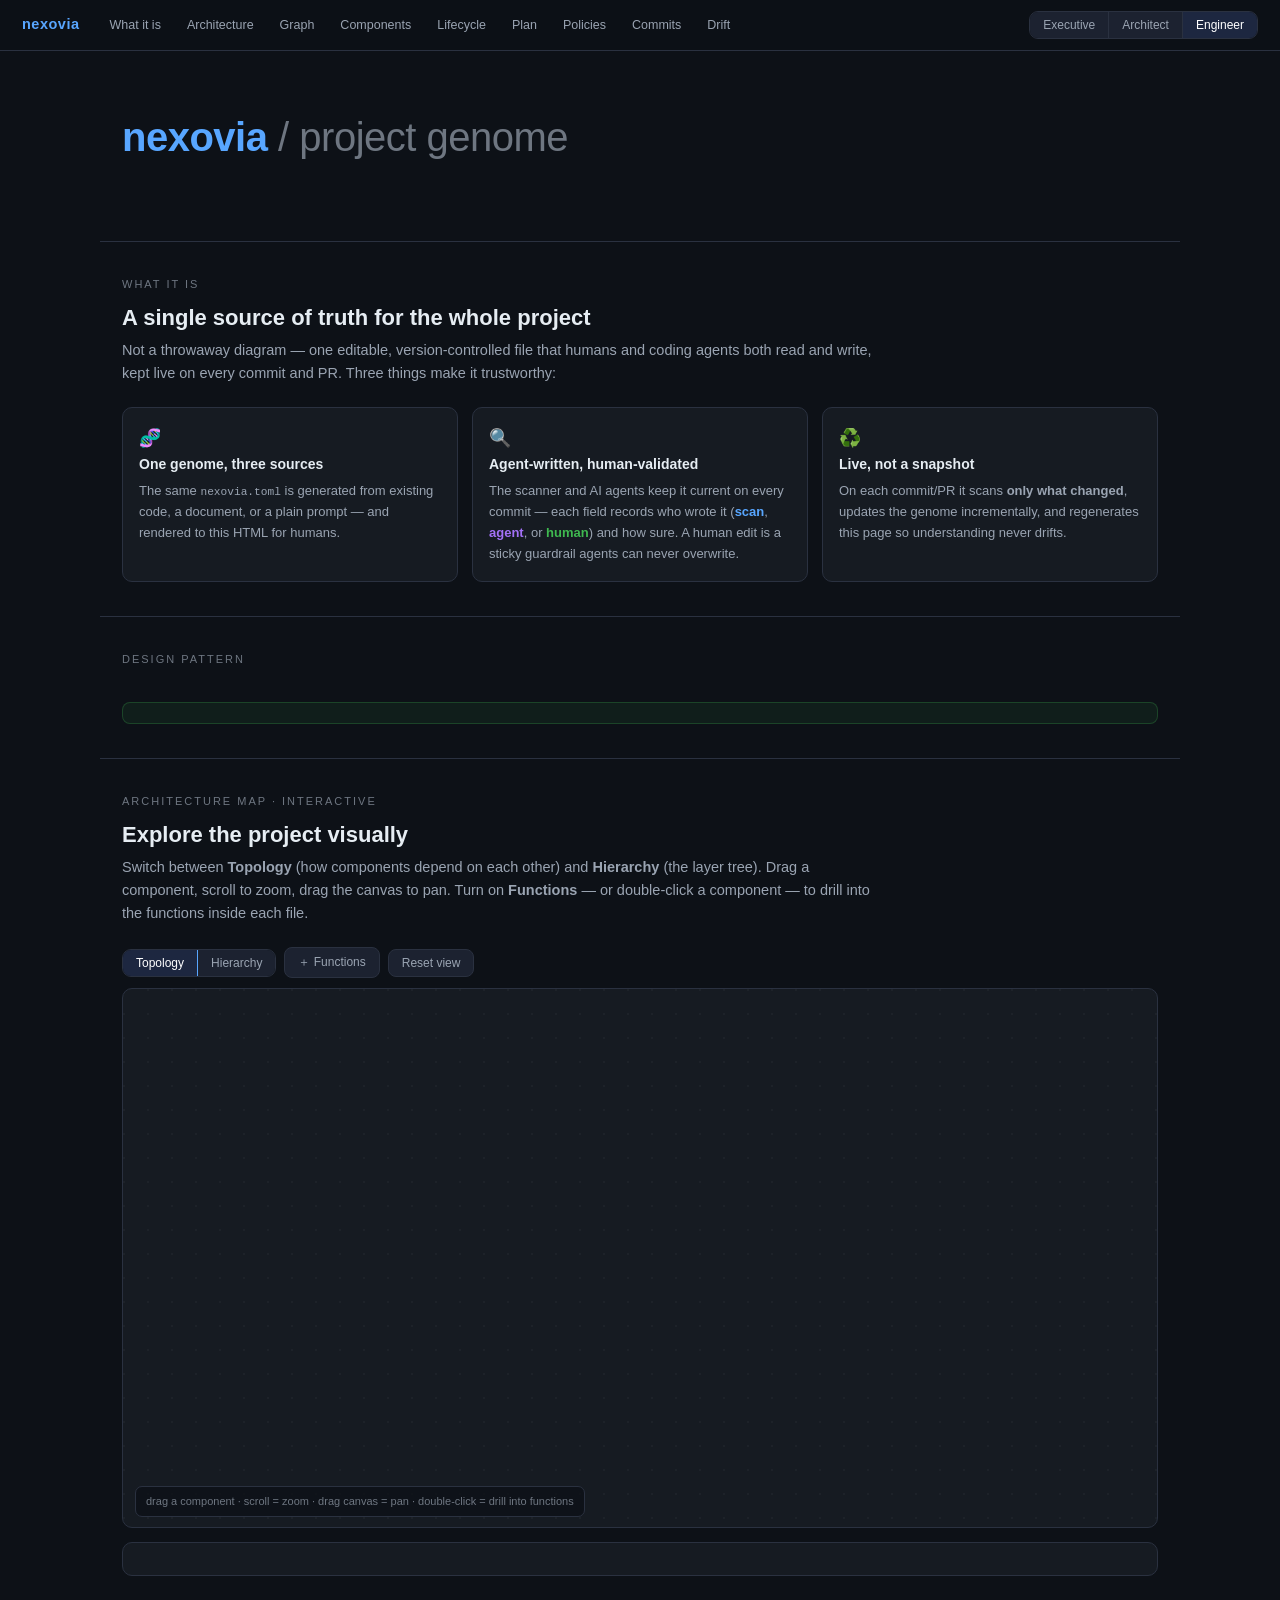
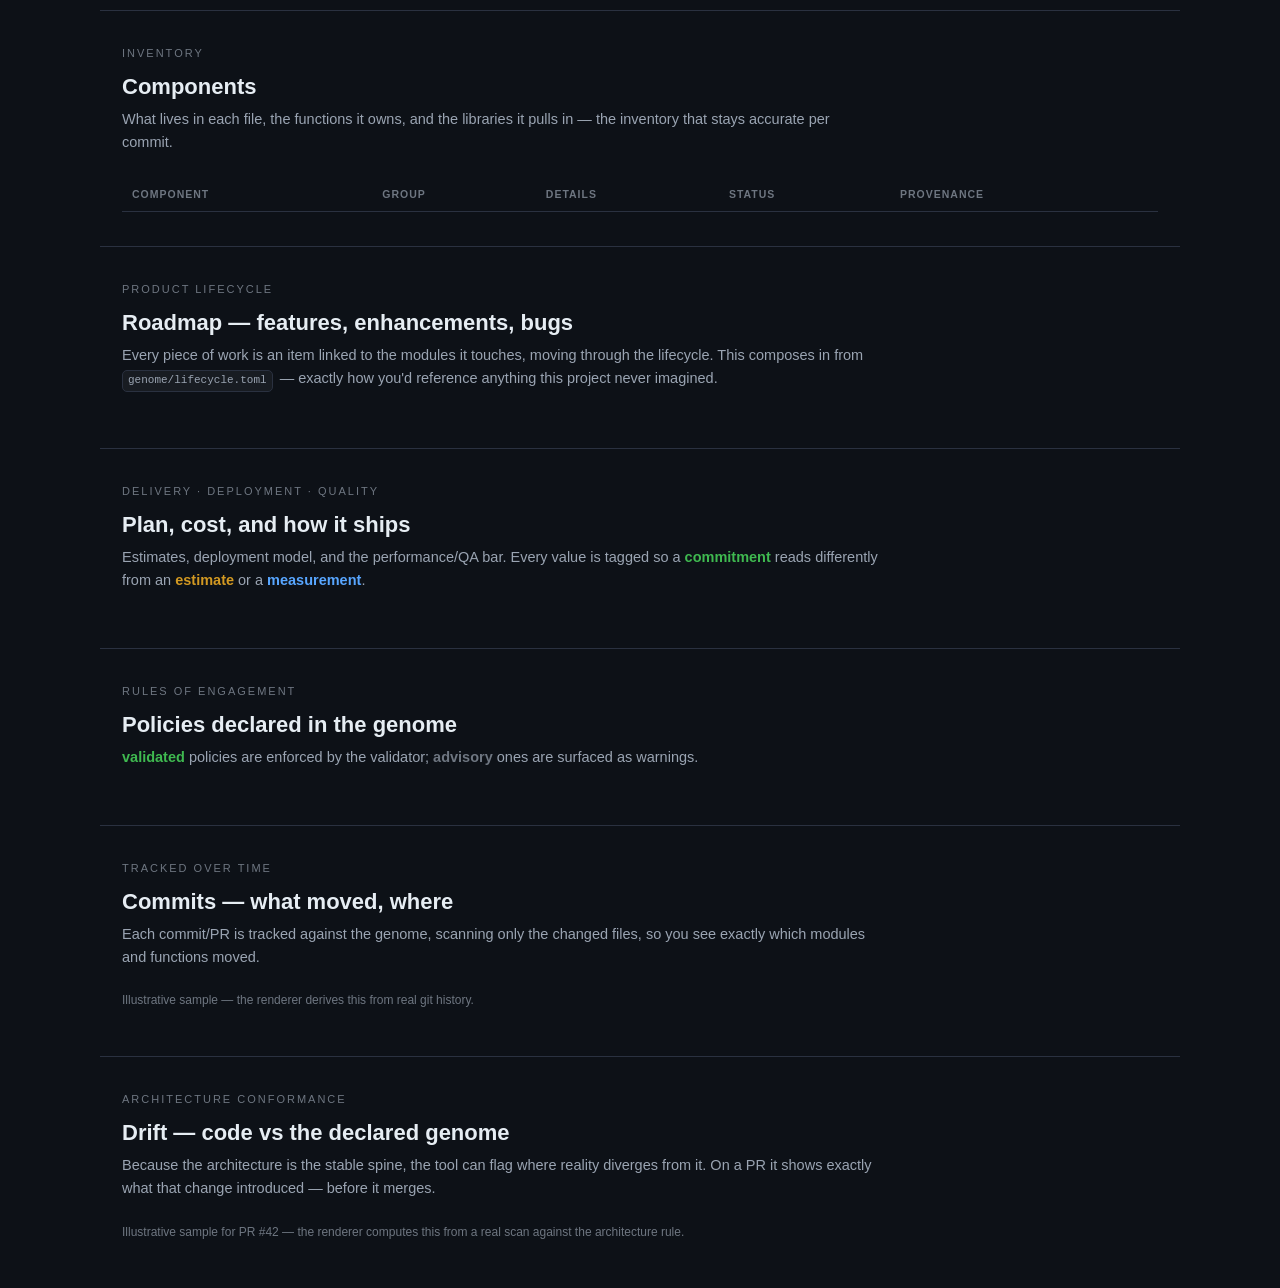
==== assets/report.template.html @ e1de46e2 "feat-contract-render: Rust workspace + genome→HTML renderer (byte-matches mock) - Cargo workspace: p" ====
<!DOCTYPE html>
<html lang="en">
<head>
<meta charset="utf-8">
<meta name="viewport" content="width=device-width, initial-scale=1">
<title>nexovia — project genome (mock)</title>
<!--
  HAND-BUILT VISUAL CONTRACT for nexovia v2 (Phase 0b).
  No tool produced this — it is the target the Rust renderer (render_html) must
  reproduce from v2/nexovia.toml in Phase 1. Self-contained, offline, no deps.
  The graph is a real interactive viewer: TOPOLOGY (force-directed, draggable)
  and HIERARCHY (tree) views, with per-file function/library drill-in.
  GENOME below is the parsed v2/nexovia.toml.
-->
<style>
  :root{
    --bg:#0d1117; --panel:#161b22; --panel2:#1c2230; --line:#2a3140; --ink:#e6edf3;
    --mut:#9aa4b2; --faint:#6e7681; --accent:#58a6ff;
    --human:#3fb950; --scan:#58a6ff; --llm:#d29922; --agent:#a371f7;
    --L-governance:#c9d1d9; --L-orchestration:#58a6ff; --L-execution:#3fb950;
    --L-persistence:#d29922; --L-surface:#a371f7;
  }
  *{box-sizing:border-box}
  html{scroll-behavior:smooth}
  body{margin:0;background:var(--bg);color:var(--ink);
    font:14.5px/1.6 -apple-system,BlinkMacSystemFont,"Segoe UI",Helvetica,Arial,sans-serif}
  code,.mono{font-family:ui-monospace,SFMono-Regular,Menlo,monospace;font-size:.86em}

  nav{position:sticky;top:0;z-index:20;display:flex;gap:6px;align-items:center;flex-wrap:wrap;
    padding:10px 22px;background:#0d1117ee;backdrop-filter:blur(8px);border-bottom:1px solid var(--line)}
  nav .brand{font-weight:800;letter-spacing:.5px;margin-right:14px}
  nav .brand b{color:var(--accent)}
  nav a{font-size:12.5px;color:var(--mut);text-decoration:none;padding:5px 10px;border-radius:7px}
  nav a:hover{color:var(--ink);background:#ffffff0d}

  section{max-width:1080px;margin:0 auto;padding:34px 22px;border-bottom:1px solid var(--line)}
  .eyebrow{font-size:11px;letter-spacing:2px;text-transform:uppercase;color:var(--faint);margin:0 0 6px}
  h2.sec{font-size:22px;margin:0 0 4px}
  .sublede{color:var(--mut);margin:0 0 22px;max-width:760px}

  .hero{padding-top:48px}
  .hero h1{font-size:40px;margin:0 0 6px;letter-spacing:-.5px}
  .hero h1 b{color:var(--accent)}
  .hero .tag{font-size:18px;max-width:780px;margin:0 0 16px}
  .hero .intent{color:var(--mut);max-width:840px;white-space:pre-line}
  .chips{display:flex;gap:8px;flex-wrap:wrap;margin:18px 0 0}
  .chip{font-size:11.5px;color:var(--mut);border:1px solid var(--line);border-radius:20px;padding:4px 11px}
  .chip.warn{border-color:var(--llm);color:var(--llm)}
  .chip.live{border-color:var(--human);color:var(--human)}

  .cards{display:grid;grid-template-columns:repeat(3,1fr);gap:14px}
  .card{background:var(--panel);border:1px solid var(--line);border-radius:10px;padding:16px}
  .card h3{margin:0 0 6px;font-size:14px}.card p{margin:0;color:var(--mut);font-size:13px}.card .ic{font-size:18px}

  .stack{display:flex;flex-direction:column;gap:8px}
  .layer{display:grid;grid-template-columns:160px 1fr 240px;gap:14px;align-items:center;
    background:var(--panel);border:1px solid var(--line);border-left:5px solid var(--lc,#888);border-radius:9px;padding:12px 14px}
  .layer .lname{font-weight:700}.layer .lname small{display:block;color:var(--faint);font-weight:400;font-size:11px;margin-top:2px}
  .layer .lrole{color:var(--mut);font-size:13px}.layer .lrole .hex{color:var(--ink)}
  .layer .lmods{display:flex;gap:6px;flex-wrap:wrap;justify-content:flex-end}
  .modtag{font-size:11px;border:1px solid var(--line);border-radius:6px;padding:2px 7px;color:var(--mut);cursor:pointer}
  .modtag:hover{color:var(--ink);border-color:var(--accent)}
  .ruleline{margin-top:12px;padding:10px 12px;background:#3fb95015;border:1px solid #3fb95040;border-radius:8px;font-size:13px}
  .ruleline b{color:var(--human)}
  .inh,.ovr{font-size:8px;letter-spacing:1px;text-transform:uppercase;border-radius:10px;padding:1px 6px;vertical-align:middle;margin-left:8px}
  .inh{color:var(--faint);border:1px solid var(--line)}
  .ovr{color:var(--agent);border:1px solid #a371f755;background:#a371f720}

  /* ===== interactive graph ===== */
  .gbar{display:flex;gap:8px;align-items:center;flex-wrap:wrap;margin-bottom:10px}
  .seg{display:flex;border:1px solid var(--line);border-radius:9px;overflow:hidden}
  .seg .gbtn{border:0;border-radius:0;border-right:1px solid var(--line)}.seg .gbtn:last-child{border-right:0}
  .gbtn{font-size:12px;padding:6px 13px;border:1px solid var(--line);border-radius:8px;background:var(--panel2);color:var(--mut);cursor:pointer}
  .gbtn.on{color:#fff;border-color:var(--accent);background:#1d2740}
  .gbtn:hover{color:var(--ink)}
  .gbar .grow{flex:1}
  .glegend{display:flex;gap:12px;flex-wrap:wrap;font-size:11px;color:var(--mut)}
  .glegend b{display:inline-block;width:9px;height:9px;border-radius:2px;margin-right:5px;vertical-align:middle}
  #graph-host{height:540px;position:relative;background:
    radial-gradient(circle at 1px 1px,#ffffff08 1px,transparent 0) 0 0/24px 24px,var(--panel);
    border:1px solid var(--line);border-radius:10px;overflow:hidden}
  #gsvg{width:100%;height:100%;display:block;cursor:grab;touch-action:none}
  #gsvg.grab{cursor:grabbing}
  .ghint{position:absolute;left:12px;bottom:10px;font-size:11px;color:var(--faint);
    background:#0d1117cc;border:1px solid var(--line);border-radius:7px;padding:6px 10px;pointer-events:none}
  .lnk{fill:none;stroke:var(--faint);opacity:.5}
  .lnk.dep{stroke-width:1.4}.lnk.tree{stroke-width:1.2;opacity:.4}.lnk.fn{stroke-width:1;opacity:.35;stroke-dasharray:3 3}
  .lnk.hot{stroke:var(--accent);opacity:1;stroke-width:2.2}
  .gn{cursor:pointer}
  .gn rect,.gn .chip-r{stroke-width:1.6}
  .gn.planned rect{stroke-dasharray:5 3}
  .gn:hover rect{filter:brightness(1.3)}
  .gn.sel rect{stroke:#fff;stroke-width:2.6}
  .gn.dim{opacity:.22}
  .gn .t{font-size:11px;font-weight:600;fill:var(--ink);pointer-events:none}
  .gn .s{font-size:8.5px;fill:var(--mut);pointer-events:none}
  .gn.fn .t{font-family:ui-monospace,Menlo,monospace;font-size:9.5px;fill:var(--ink)}
  .gn.layer .t,.gn.root .t{font-weight:700;fill:#fff}
  .gcap{fill:var(--faint);font-size:10px;letter-spacing:1px;text-transform:uppercase}

  .detail{margin-top:14px;background:var(--panel);border:1px solid var(--line);border-radius:10px;padding:16px}
  .detail .dt{font-size:17px;font-weight:700}.detail .dp{font-family:ui-monospace,Menlo,monospace;font-size:11px;color:var(--scan);margin-top:2px}
  .dgrid{display:grid;grid-template-columns:1fr 1fr;gap:14px;margin-top:12px}
  .pill{display:inline-block;font-size:10.5px;padding:2px 8px;border-radius:20px;border:1px solid var(--line);color:var(--mut);margin:3px 4px 0 0}
  .field{margin:0 0 12px;padding:10px 11px;background:var(--panel2);border:1px solid var(--line);border-radius:8px}
  .field .k{font-size:9.5px;letter-spacing:1px;text-transform:uppercase;color:var(--faint)}
  .field .v{margin-top:5px;font-size:12.5px}.field .v i{color:var(--faint)}
  .prov{display:inline-flex;align-items:center;gap:6px;font-size:10px;padding:2px 7px;border-radius:20px;margin-top:8px}
  .prov .dot{width:6px;height:6px;border-radius:50%;background:currentColor}
  .prov.human{background:#3fb95020;color:var(--human);border:1px solid #3fb95055}
  .prov.scan{background:#58a6ff20;color:var(--scan);border:1px solid #58a6ff55}
  .prov.llm{background:#d2992220;color:var(--llm);border:1px solid #d2992255}
  .conf{height:4px;border-radius:3px;background:#ffffff14;margin-top:6px;overflow:hidden}.conf>i{display:block;height:100%}
  .fn{font-family:ui-monospace,Menlo,monospace;font-size:11px;background:#ffffff0c;border:1px solid var(--line);border-radius:5px;padding:1px 5px;margin:2px 3px 0 0;display:inline-block;cursor:pointer}
  .lib{font-size:11px;color:var(--llm);margin:2px 6px 0 0;display:inline-block}

  table{width:100%;border-collapse:collapse;font-size:13px}
  th,td{text-align:left;padding:9px 10px;border-bottom:1px solid var(--line);vertical-align:top}
  th{font-size:10.5px;letter-spacing:1px;text-transform:uppercase;color:var(--faint);font-weight:600}
  td .ldot{display:inline-block;width:8px;height:8px;border-radius:2px;margin-right:7px;vertical-align:middle}
  td.path{font-family:ui-monospace,Menlo,monospace;font-size:11px;color:var(--scan)}

  .policy{background:var(--panel);border:1px solid var(--line);border-left:4px solid var(--accent);border-radius:9px;padding:14px 15px;margin:10px 0}
  .policy.advisory{border-left-color:var(--faint)}
  .policy .ph{display:flex;justify-content:space-between;align-items:center;gap:10px}
  .policy .pn{font-weight:700;text-transform:capitalize;font-size:14px}
  .policy .enf{font-size:9px;letter-spacing:1px;text-transform:uppercase;padding:2px 8px;border-radius:20px}
  .policy .enf.validated{background:#3fb95020;color:var(--human);border:1px solid #3fb95055}
  .policy .enf.advisory{background:#ffffff10;color:var(--faint);border:1px solid var(--line)}
  .policy .ps{margin-top:7px;font-size:13px}.policy .pw{margin-top:6px;font-size:12.5px;color:var(--mut)}

  .commit{display:grid;grid-template-columns:90px 1fr;gap:14px;padding:11px 0;border-bottom:1px solid var(--line)}
  .commit .hash{font-family:ui-monospace,Menlo,monospace;font-size:12px;color:var(--scan)}
  .commit .date{font-size:10.5px;color:var(--faint);margin-top:2px}.commit .msg{font-size:13.5px}
  .commit .touch{margin-top:5px}.commit .touch .pill{font-size:10px;cursor:pointer}
  .note{color:var(--faint);font-size:12px;margin-top:14px}

  /* completion strip (hero) */
  .completion{display:flex;gap:22px;flex-wrap:wrap;margin-top:20px}
  .meter{min-width:200px}
  .meter .ml{display:flex;justify-content:space-between;font-size:11px;color:var(--mut);margin-bottom:5px}
  .meter .ml b{color:var(--ink)}
  .meter .bar{height:7px;border-radius:5px;background:#ffffff12;overflow:hidden}
  .meter .bar > i{display:block;height:100%;border-radius:5px}

  /* lifecycle board */
  .board{display:grid;grid-template-columns:repeat(5,1fr);gap:10px;align-items:start}
  .col{background:var(--panel);border:1px solid var(--line);border-radius:9px;padding:10px;min-height:80px}
  .col h4{margin:0 0 9px;font-size:10px;letter-spacing:1px;text-transform:uppercase;color:var(--faint);display:flex;justify-content:space-between}
  .col h4 span{color:var(--ink);background:#ffffff12;border-radius:10px;padding:0 6px;font-size:10px}
  .item{background:var(--panel2);border:1px solid var(--line);border-left:3px solid var(--kc,#888);border-radius:7px;padding:8px 9px;margin-bottom:8px;cursor:pointer}
  .item:hover{border-color:var(--accent)}
  .item .it{font-size:12px;font-weight:600;line-height:1.35}
  .item .im{display:flex;gap:6px;flex-wrap:wrap;margin-top:6px;align-items:center}
  .kind{font-size:8.5px;letter-spacing:.5px;text-transform:uppercase;border-radius:10px;padding:1px 6px;border:1px solid var(--line);color:var(--mut)}
  .kind.feature{color:var(--scan);border:1px solid #58a6ff55;background:#58a6ff18}
  .kind.enhancement{color:var(--human);border:1px solid #3fb95055;background:#3fb95018}
  .kind.bug{color:#f85149;border:1px solid #f8514955;background:#f8514918}
  .kind.chore,.kind.spike{color:var(--mut);border:1px solid var(--line)}
  .prio{font-size:9px;color:var(--faint)}
  .item .mn{font-size:9.5px;color:var(--faint);font-family:ui-monospace,Menlo,monospace}

  /* drift */
  .drow{display:grid;grid-template-columns:26px 1fr auto;gap:12px;align-items:center;padding:11px 13px;background:var(--panel);border:1px solid var(--line);border-radius:9px;margin-bottom:9px}
  .drow.bad{border-left:3px solid #f85149}
  .drow.warn{border-left:3px solid var(--llm)}
  .drow.ok{border-left:3px solid var(--faint)}
  .drow .dic{font-size:16px;text-align:center}
  .drow .dmsg{font-size:13px}
  .drow .dmsg small{display:block;color:var(--faint);font-size:11px;margin-top:2px}
  .drow .dtag{font-size:9px;letter-spacing:1px;text-transform:uppercase;color:var(--mut);border:1px solid var(--line);border-radius:10px;padding:2px 8px;white-space:nowrap}
  @media(max-width:840px){.board{grid-template-columns:1fr 1fr}}

  @media(max-width:840px){.cards{grid-template-columns:1fr}.dgrid{grid-template-columns:1fr}
    .layer{grid-template-columns:1fr;gap:6px}.layer .lmods{justify-content:flex-start}}
  body.view-exec .t-arch, body.view-exec .t-eng{display:none!important}
  body.view-arch .t-eng{display:none!important}
  .exf{display:inline-block;margin:2px 8px 2px 0}.exf .exk{font-size:9px;letter-spacing:.5px;text-transform:uppercase;color:var(--faint);margin-right:5px}
  .planwrap{display:grid;grid-template-columns:repeat(auto-fit,minmax(300px,1fr));gap:14px;align-items:start}
  .panel{background:var(--panel);border:1px solid var(--line);border-radius:10px;padding:15px}
  .panel h3{margin:0 0 8px;font-size:13px}
  .panel .big{font-size:20px;font-weight:700}
  .panel .muted{color:var(--mut);font-size:12px}
  .panel .ps{color:var(--mut);font-size:12.5px;margin:8px 0}
  .panel .kv{font-size:12.5px;margin:7px 0;display:flex;gap:8px;flex-wrap:wrap;align-items:center}
  .panel .kv>span:first-child{color:var(--faint);min-width:118px}
  .panel .kv.gate{display:block}
  .mini{width:100%;border-collapse:collapse;margin-top:10px;font-size:12px}
  .mini td{padding:5px 6px;border-bottom:1px solid var(--line)}
</style>
</head>
<body>

<nav>
  <span class="brand"><b>nexovia</b></span>
  <a href="#overview">What it is</a><a href="#architecture">Architecture</a>
  <a href="#graph" class="t-arch">Graph</a><a href="#modules" id="nav_comp">Components</a>
  <a href="#lifecycle">Lifecycle</a><a href="#delivery">Plan</a><a href="#policies">Policies</a>
  <a href="#commits">Commits</a><a href="#drift">Drift</a>
  <span style="flex:1"></span>
  <span class="seg"><button class="gbtn" id="v_exec" title="Purpose, status, % done, risks, owners">Executive</button><button class="gbtn" id="v_arch" title="All dependencies &amp; structure — no code">Architect</button><button class="gbtn on" id="v_eng" title="Everything incl. functions, libraries, paths">Engineer</button></span>
</nav>

<section class="hero" id="top">
  <div class="eyebrow" id="hero_eyebrow"></div>
  <h1><b>nexovia</b> <span style="color:var(--faint);font-weight:400">/ project genome</span></h1>
  <p class="tag" id="hero_tag"></p>
  <p class="intent" id="hero_intent"></p>
  <div class="chips" id="hero_chips"></div>
  <div class="completion" id="completion"></div>
</section>

<section id="overview">
  <div class="eyebrow">What it is</div>
  <h2 class="sec">A single source of truth for the whole project</h2>
  <p class="sublede">Not a throwaway diagram — one editable, version-controlled file that humans and coding agents both read and write, kept live on every commit and PR. Three things make it trustworthy:</p>
  <div class="cards">
    <div class="card"><div class="ic">🧬</div><h3>One genome, three sources</h3><p>The same <code>nexovia.toml</code> is generated from existing code, a document, or a plain prompt — and rendered to this HTML for humans.</p></div>
    <div class="card"><div class="ic">🔍</div><h3>Agent-written, human-validated</h3><p>The scanner and AI agents keep it current on every commit — each field records who wrote it (<b style="color:var(--scan)">scan</b>, <b style="color:var(--agent)">agent</b>, or <b style="color:var(--human)">human</b>) and how sure. A human edit is a sticky guardrail agents can never overwrite.</p></div>
    <div class="card"><div class="ic">♻️</div><h3>Live, not a snapshot</h3><p>On each commit/PR it scans <b>only what changed</b>, updates the genome incrementally, and regenerates this page so understanding never drifts.</p></div>
  </div>
</section>

<section id="architecture">
  <div class="eyebrow">Design pattern</div>
  <h2 class="sec" id="arch_title"></h2>
  <p class="sublede" id="arch_desc"></p>
  <div class="stack" id="stack"></div>
  <div class="ruleline" id="rule"></div>
</section>

<section id="graph" class="t-arch">
  <div class="eyebrow">Architecture map · interactive</div>
  <h2 class="sec">Explore the project visually</h2>
  <p class="sublede">Switch between <b>Topology</b> (how components depend on each other) and <b>Hierarchy</b> (the layer tree). Drag a component, scroll to zoom, drag the canvas to pan. Turn on <b>Functions</b> — or double-click a component — to drill into the functions inside each file.</p>
  <div class="gbar">
    <div class="seg">
      <button class="gbtn on" id="b_topology">Topology</button>
      <button class="gbtn" id="b_hierarchy">Hierarchy</button>
    </div>
    <button class="gbtn" id="b_funcs">＋ Functions</button>
    <button class="gbtn" id="b_reset">Reset view</button>
    <span class="grow"></span>
    <div class="glegend" id="glegend"></div>
  </div>
  <div id="graph-host">
    <svg id="gsvg"><g id="gview"></g></svg>
    <div class="ghint">drag a component · scroll = zoom · drag canvas = pan · double-click = drill into functions</div>
  </div>
  <div class="detail" id="detail"></div>
</section>

<section id="modules">
  <div class="eyebrow" id="mod_eyebrow">Inventory</div>
  <h2 class="sec" id="mod_h">Components</h2>
  <p class="sublede">What lives in each file, the functions it owns, and the libraries it pulls in — the inventory that stays accurate per commit.</p>
  <table id="modtable"><thead><tr><th id="th_one">Component</th><th id="th_grp">Group</th><th>Details</th><th>Status</th><th>Provenance</th></tr></thead><tbody></tbody></table>
</section>

<section id="lifecycle">
  <div class="eyebrow">Product lifecycle</div>
  <h2 class="sec">Roadmap — features, enhancements, bugs</h2>
  <p class="sublede">Every piece of work is an item linked to the modules it touches, moving through the lifecycle. This composes in from <span class="fn">genome/lifecycle.toml</span> — exactly how you'd reference anything this project never imagined.</p>
  <div class="board" id="board"></div>
</section>

<section id="delivery">
  <div class="eyebrow">Delivery · deployment · quality</div>
  <h2 class="sec">Plan, cost, and how it ships</h2>
  <p class="sublede">Estimates, deployment model, and the performance/QA bar. Every value is tagged so a <b style="color:var(--human)">commitment</b> reads differently from an <b style="color:var(--llm)">estimate</b> or a <b style="color:var(--scan)">measurement</b>.</p>
  <div class="planwrap" id="planwrap"></div>
</section>

<section id="policies">
  <div class="eyebrow">Rules of engagement</div>
  <h2 class="sec">Policies declared in the genome</h2>
  <p class="sublede"><b style="color:var(--human)">validated</b> policies are enforced by the validator; <b style="color:var(--faint)">advisory</b> ones are surfaced as warnings.</p>
  <div id="pols"></div>
</section>

<section id="commits">
  <div class="eyebrow">Tracked over time</div>
  <h2 class="sec">Commits — what moved, where</h2>
  <p class="sublede">Each commit/PR is tracked against the genome, scanning only the changed files, so you see exactly which modules and functions moved.</p>
  <div id="clog"></div>
  <p class="note">Illustrative sample — the renderer derives this from real git history.</p>
</section>

<section id="drift">
  <div class="eyebrow">Architecture conformance</div>
  <h2 class="sec">Drift — code vs the declared genome</h2>
  <p class="sublede">Because the architecture is the stable spine, the tool can flag where reality diverges from it. On a PR it shows exactly what that change introduced — before it merges.</p>
  <div id="driftview"></div>
  <p class="note">Illustrative sample for PR #42 — the renderer computes this from a real scan against the architecture rule.</p>
</section>

<script>
const GENOME = __GENOME_JSON__;

const SAMPLE_COMMITS = [
  {hash:"a1b2c3d", date:"2026-06-03", msg:"spec: author genome + mock (design-first)", components:["genome_model","render_html"], fns:["Genome","render"]},
  {hash:"e4f5a6b", date:"2026-06-04", msg:"feat(genome): model + stable-ordered io", components:["genome_model","genome_io"], fns:["read","write","to_toml_stable"]},
  {hash:"c7d8e9f", date:"2026-06-05", msg:"feat(ingest): deterministic scan + import edges", components:["ingest_scan"], fns:["scan","import_edges","file_symbols"]},
  {hash:"0a1b2c3", date:"2026-06-06", msg:"feat(track): incremental scan on commit/PR", components:["track","ingest_scan"], fns:["on_pr","changed_files","scan_changed"]},
  {hash:"4d5e6f7", date:"2026-06-07", msg:"feat(validate): hexagonal dependency rule as a gate", components:["validate"], fns:["enforce_policies","check_integrity"]},
];

const SAMPLE_DRIFT = {pr:42, rows:[
  {sev:"bad",  ic:"⛔", msg:"New link breaks the core-independent rule", sub:"genome_merge (execution) → genome_io (persistence) — the core must not depend on an adapter", tag:"rule violation"},
  {sev:"warn", ic:"❓", msg:"2 files in code are not declared in the genome", sub:"src/util/cache.rs · src/util/time.rs — scanned but absent from genome/nodes.toml", tag:"undeclared"},
  {sev:"ok",   ic:"○", msg:"9 declared nodes are still planned (not yet built)", sub:"expected for a design-first project — these flip to active as code lands", tag:"unbuilt"},
]};

const A=GENOME.architecture, P=GENOME.project, N=GENOME.components, L=GENOME.lifecycle;
const DOMVOCAB={
 software:{one:'Component',many:'Components',link:'Link',group:'Layer',struct:'Architecture',tech:['functions','libraries']},
 document:{one:'Section',many:'Sections',link:'Reference',group:'Part',struct:'Outline',tech:[]},
 database:{one:'Table',many:'Tables',link:'Relationship',group:'Schema',struct:'Schema',tech:['columns','indexes']},
 workflow:{one:'Step',many:'Steps',link:'Handoff',group:'Stage',struct:'Flow',tech:[]},
};
const DOM=DOMVOCAB[P.domain]||{one:'Component',many:'Components',link:'Link',group:'Group',struct:'Structure',tech:[]};
const COMMITS=GENOME.commits||SAMPLE_COMMITS, DRIFT=GENOME.drift||SAMPLE_DRIFT;
const DONE=new Set(['active','final','live','done','shipped','published']);
const CORE=new Set(['label','path','kind','layer','status','summary','why','tags','provenance','_src','_ov']);
const extraFields=n=>Object.entries(n).filter(([k,v])=>!CORE.has(k)&&v!=null&&!(Array.isArray(v)&&!v.length));
const detailChips=n=>extraFields(n).map(([k,v])=>{const tech=(DOM.tech||[]).includes(k)?' t-eng':'';const vals=Array.isArray(v)?v.map(x=>`<span class="fn">${x}</span>`).join(' '):`<span class="fn">${v}</span>`;return `<span class="exf${tech}"><span class="exk">${k.replace(/_/g,' ')}</span>${vals}</span>`;}).join(' ')||'<span style="color:var(--faint)">—</span>';
const css=v=>getComputedStyle(document.documentElement).getPropertyValue(v).trim();
const PALETTE=['#58a6ff','#3fb950','#d29922','#a371f7','#f0883e','#39c5cf','#db61a2','#c9d1d9'];
const layerColor=l=>{const v=css('--L-'+l); if(v) return v; const i=ORDER.indexOf(l); return PALETTE[(i<0?0:i)%PALETTE.length];};
const PROV_LABEL={human:"Human-authored",scan:"Scanned",llm:"LLM-inferred",agent:"Agent-written"};
const ORDER=Object.entries(A.layers).sort((a,b)=>a[1].order-b[1].order).map(([k])=>k);
const layerOrder=Object.fromEntries(Object.entries(A.layers).map(([k,v])=>[k,v.order]));
const modsByLayer={}; Object.entries(N).forEach(([id,n])=>(modsByLayer[n.layer] ??= []).push(id));

/* ---------- hero / architecture / table / policies / commits ---------- */
hero_eyebrow.textContent=`${P.domain||'project'} genome · ${P.source}-generated · live`;
hero_tag.textContent=P.summary; hero_intent.textContent=P.intent.trim();
hero_chips.innerHTML=`<span class="chip">schema ${P.schema}</span><span class="chip">${Object.keys(N).length} ${DOM.many.toLowerCase()}</span><span class="chip">${GENOME.links.length} ${DOM.link.toLowerCase()}s</span><span class="chip">${Object.keys(GENOME.policies).length} policies</span><span class="chip live">live · per commit/PR</span><span class="chip warn">status: ${P.status}</span>`;
arch_title.textContent=`${DOM.struct}${A.pattern&&A.pattern.toLowerCase()!==DOM.struct.toLowerCase()?" ("+A.pattern+")":""}${A.basis?" — "+A.basis.join(" + "):""}`;
arch_desc.innerHTML=A.description+(A.extends?`<br><span style="color:var(--faint)">Inherits structure from <a href="${A.extends}" target="_blank" style="color:var(--scan)">${A.extends.split('/').pop()}</a> — the pattern is declared, not imposed: the structure is declared, not imposed — extend a shared one, define your own, or use none.</span>`:'');
document.getElementById('stack').innerHTML=Object.entries(A.layers).sort((a,b)=>a[1].order-b[1].order)
  .map(([key,L])=>`<div class="layer" style="--lc:${layerColor(key)}"><div class="lname">${L.label}${L._src==='local'?'<span class="inh" style="color:var(--scan);border-color:#58a6ff55">local</span>':(L._ov&&L._ov.length)?`<span class="ovr" title="overridden locally: ${L._ov.join(', ')}">override</span>`:'<span class="inh">inherited</span>'}<small>${DOM.group.toLowerCase()} ${L.order}${L.twelve_factor?" · <span class=\"t-arch\">"+L.twelve_factor+"</span>":""}</small></div><div class="lrole">${L.role}${L.hexagonal?"<br><span class=\"hex t-arch\">⬡ "+L.hexagonal+"</span>":""}</div><div class="lmods">${(modsByLayer[key]||[]).map(id=>`<span class="modtag" onclick="goNode('${id}')">${N[id].label}</span>`).join('')||'—'}</div></div>`).join('');
{const r=document.getElementById('rule'); if(A.dependency_rule){r.classList.add('t-arch'); r.innerHTML=`<b>Dependency rule (${A.dependency_rule}):</b> the core never depends outward — outer ${DOM.many.toLowerCase()} reach inward; the validator enforces it.`;} else r.style.display='none';}
document.getElementById('glegend').innerHTML=ORDER.map(l=>`<span><b style="background:${layerColor(l)}"></b>${A.layers[l].label}</span>`).join('');
document.querySelector('#modtable tbody').innerHTML=Object.entries(N).sort((a,b)=>((layerOrder[a[1].layer]||0)-(layerOrder[b[1].layer]||0))).map(([id,n])=>`<tr><td><b>${n.label}</b>${n.path?`<div class="path t-eng">${n.path}</div>`:''}</td><td>${n.layer?`<span class="ldot" style="background:${layerColor(n.layer)}"></span>${A.layers[n.layer]?A.layers[n.layer].label:n.layer}`:'—'}</td><td>${detailChips(n)}</td><td><span class="pill">${n.status||'—'}</span></td><td>${provBadge(n.provenance?.summary)}</td></tr>`).join('');
{ const inc=GENOME.policy_includes||[];
  const incHtml = inc.length?`<div class="note" style="margin:0 0 12px">Inherited from shared, centrally-maintained sets: ${inc.map(f=>`<span class="fn">${f}</span>`).join(' ')}</div>`:'';
  const srcBadge=p=>({
    inherited:'<span class="inh">inherited</span>',
    override:`<span class="ovr" title="overridden locally: ${(p._ov||[]).join(', ')}">override</span>`,
    local:'<span class="inh" style="color:var(--scan);border-color:#58a6ff55">local</span>',
  }[p._src||'local']);
  document.getElementById('pols').innerHTML = incHtml + Object.entries(GENOME.policies).map(([name,p])=>`
    <div class="policy ${p.enforcement}">
      <div class="ph">
        <span class="pn">${name}${srcBadge(p)}${p.ref?` <a href="${p.ref}" target="_blank" style="color:var(--scan);font-weight:400;font-size:11px">↗ ref</a>`:''}</span>
        <span class="enf ${p.enforcement}">${p.enforcement}</span>
      </div>
      ${p.statement?`<div class="ps">${p.statement}</div>`:''}
      ${p.ref?`<div class="pw"><b style="color:var(--faint)">Source:</b> <a href="${p.ref}" target="_blank" style="color:var(--scan)">${p.ref}</a></div>`:''}
      ${p.why?`<div class="pw"><b style="color:var(--faint)">Why:</b> ${p.why}</div>`:''}
      <div style="margin-top:8px">${(p.scope||[]).map(s=>`<span class="pill">${s}</span>`).join('')}</div>
    </div>`).join('');
}
document.getElementById('clog').innerHTML=COMMITS.map(c=>`<div class="commit"><div><div class="hash">${c.hash}</div><div class="date">${c.date}</div></div><div><div class="msg">${c.msg}</div><div class="touch">${c.components.map(id=>`<span class="pill" style="border-color:${layerColor(N[id]?.layer)};color:${layerColor(N[id]?.layer)}" onclick="goNode('${id}')">${N[id]?.label||id}</span>`).join('')} ${c.fns.map(f=>`<span class="fn" style="margin-top:0">${f}</span>`).join(' ')}</div></div></div>`).join('');

// completion — designed (spec) / built (code) / shipped (lifecycle)
{ const tot=Object.keys(N).length;
  const built=Object.values(N).filter(n=>DONE.has(n.status)).length;
  const designed=Object.values(N).filter(n=>n.summary&&n.why&&n.provenance&&n.provenance.summary&&n.provenance.why).length;
  const shipped=L.filter(i=>i.status==='shipped').length;
  const meter=(lab,done,t,col)=>{const p=t?Math.round(done/t*100):0;return `<div class="meter"><div class="ml"><span>${lab}</span><b>${p}% · ${done}/${t}</b></div><div class="bar"><i style="width:${p}%;background:${col}"></i></div></div>`;};
  document.getElementById('completion').innerHTML=meter('Designed',designed,tot,'var(--human)')+meter('Built',built,tot,'var(--scan)')+meter('Shipped',shipped,L.length,'var(--llm)');
}

// lifecycle board
{ const STAGES=['proposed','planned','in_progress','shipped','deprecated'];
  const KC={feature:'#58a6ff',enhancement:'#3fb950',bug:'#f85149',chore:'#8b98a8',spike:'#8b98a8'};
  document.getElementById('board').innerHTML=STAGES.map(st=>{
    const items=L.filter(i=>i.status===st);
    return `<div class="col"><h4>${st.replace('_',' ')}<span>${items.length}</span></h4>${items.map(i=>`
      <div class="item" style="--kc:${KC[i.kind]||'#888'}" onclick="goNode('${(i.components||[])[0]||''}')">
        <div class="it">${i.title}</div>
        <div class="im"><span class="kind ${i.kind}">${i.kind}</span><span class="prio">${i.priority||''}</span></div>
        <div class="im">${(i.components||[]).map(id=>`<span class="mn">${N[id]?N[id].label:id}</span>`).join(' · ')}</div>
      </div>`).join('')||'<div style="color:var(--faint);font-size:11px">—</div>'}</div>`;
  }).join('');
}

// drift
document.getElementById('driftview').innerHTML=
  `<div class="note" style="margin:0 0 12px">Showing drift introduced by <b style="color:var(--ink)">PR #${DRIFT.pr}</b>.</div>`+
  DRIFT.rows.map(r=>`<div class="drow ${r.sev}"><div class="dic">${r.ic}</div><div class="dmsg">${r.msg}<small>${r.sub}</small></div><div class="dtag">${r.tag}</div></div>`).join('');

function provBadge(p){const by=p?.by||'human',conf=p?.confidence??1,col=`var(--${by})`;const meta=(by==='llm'||by==='scan')?` · ${Math.round(conf*100)}%`:'';return `<span class="prov ${by}"><span class="dot"></span>${PROV_LABEL[by]}${meta}</span>`+((by==='llm'||by==='scan')?`<div class="conf"><i style="width:${conf*100}%;background:${col}"></i></div>`:'');}
function field(k,v,prov){return `<div class="field"><div class="k">${k}</div><div class="v">${v||'<i>— empty, awaiting enrichment —</i>'}</div>${provBadge(prov)}</div>`;}
function showDetail(id){
  const n=N[id];if(!n)return;const c=layerColor(n.layer);
  const rel=GENOME.links.filter(e=>e.from===id||e.to===id).map(e=>e.from===id?`→ ${e.relation} <b>${N[e.to].label}</b>`:`← ${N[e.from].label} ${e.relation}`).map(s=>`<div class="pill">${s}</div>`).join('');
  detail.innerHTML=`<div class="dt">${n.label}</div>${n.path?`<div class="dp t-eng">${n.path}</div>`:''}<div style="margin:7px 0"><span class="pill" style="border-color:${c};color:${c}">${n.layer&&A.layers[n.layer]?A.layers[n.layer].label:(n.layer||DOM.one)}</span>${n.kind?`<span class="pill">${n.kind}</span>`:''}<span class="pill">${n.status||''}</span></div><div class="dgrid"><div>${field('Summary',n.summary,n.provenance?.summary)}${field('Why',n.why,n.provenance?.why)}</div><div>${extraFields(n).map(([k,v])=>{const tech=(DOM.tech||[]).includes(k)?' t-eng':'';const vals=Array.isArray(v)?v.map(x=>`<span class="fn">${x}</span>`).join(' '):v;return `<div class="field${tech}"><div class="k">${k.replace(/_/g,' ')}</div><div class="v">${vals}</div></div>`;}).join('')}<div class="field t-arch"><div class="k">Dependencies &amp; ${DOM.link.toLowerCase()}s</div><div class="v">${rel}</div></div></div></div>`;
}

/* ====================== INTERACTIVE GRAPH ====================== */
const GV = {
  mode:'topology', expand:new Set(), sel:null,
  t:{x:0,y:0,k:1}, components:[], links:[], map:{}, pos:{}, ticks:0, raf:null,
  W:0, H:540,
  build(){
    const ns=[], ls=[], map={};
    const add=n=>{ if(GV.pos[n.id]){n.x=GV.pos[n.id].x;n.y=GV.pos[n.id].y;} ns.push(n); map[n.id]=n; return n; };
    if(GV.mode==='hierarchy'){
      const root=add({id:'__root',type:'root',label:P.name});
      ORDER.forEach(l=>{ const mods=modsByLayer[l]; if(!mods||!mods.length)return;
        const ln=add({id:'__L_'+l,type:'layer',layer:l,label:A.layers[l].label});
        ls.push({s:'__root',t:ln.id,kind:'tree'});
        mods.forEach(mid=>{ const mn=add({id:mid,type:'module',...N[mid]}); ls.push({s:ln.id,t:mid,kind:'tree'});
          if(GV.expand.has(mid)) N[mid].functions.forEach(fn=>{ add({id:mid+'#'+fn,type:'fn',layer:N[mid].layer,label:fn,parentId:mid}); ls.push({s:mid,t:mid+'#'+fn,kind:'fn'}); });
        });
      });
    } else {
      Object.keys(N).forEach(mid=>add({id:mid,type:'module',...N[mid]}));
      GENOME.links.forEach(e=>ls.push({s:e.from,t:e.to,kind:'dep',relation:e.relation}));
      Object.keys(N).forEach(mid=>{ if(GV.expand.has(mid)) N[mid].functions.forEach(fn=>{ add({id:mid+'#'+fn,type:'fn',layer:N[mid].layer,label:fn,parentId:mid}); ls.push({s:mid,t:mid+'#'+fn,kind:'fn'}); }); });
    }
    GV.nodes=ns; GV.links=ls; GV.map=map;
    // init any missing positions
    ns.forEach(n=>{ if(n.x==null){ const ci=ORDER.indexOf(n.layer); n.x=140+(ci<0?2:ci)*210+(Math.random()*40-20); n.y=120+(Math.random()*260); } n.vx=n.vx||0; n.vy=n.vy||0; });
    if(GV.mode==='hierarchy'){ GV.layoutTree(); GV.ticks=0; } else { GV.ticks=240; GV.run(); }
    GV.savePos();
  },
  layoutTree(){
    const vGap=120, hGap=92; let leaf=0;
    const place=(id,depth)=>{ const n=GV.map[id]; n.depth=depth;
      const kids=GV.links.filter(l=>l.s===id).map(l=>l.t);
      if(kids.length){ kids.forEach(k=>place(k,depth+1)); n.x=(GV.map[kids[0]].x+GV.map[kids[kids.length-1]].x)/2; }
      else { n.x=leaf*hGap; leaf++; }
      n.y=depth*vGap+40;
    };
    place('__root',0);
    GV.savePos();
  },
  run(){ cancelAnimationFrame(GV.raf); const loop=()=>{ if(GV.ticks>0){ GV.sim(); GV.draw(); GV.ticks--; GV.raf=requestAnimationFrame(loop);} }; GV.raf=requestAnimationFrame(loop); },
  sim(){
    const ns=GV.nodes, CY=GV.H/2;
    for(let i=0;i<ns.length;i++)for(let j=i+1;j<ns.length;j++){ const a=ns[i],b=ns[j];
      let dx=a.x-b.x,dy=a.y-b.y,d2=dx*dx+dy*dy||0.01,d=Math.sqrt(d2),rep=(a.type==='fn'||b.type==='fn'?900:2600)/d2,fx=dx/d*rep,fy=dy/d*rep;
      a.vx+=fx;a.vy+=fy;b.vx-=fx;b.vy-=fy; }
    GV.links.forEach(l=>{ const a=GV.map[l.s],b=GV.map[l.t]; if(!a||!b)return;
      const L=l.kind==='fn'?64:155; let dx=b.x-a.x,dy=b.y-a.y,d=Math.hypot(dx,dy)||0.01,f=(d-L)*0.04,fx=dx/d*f,fy=dy/d*f;
      a.vx+=fx;a.vy+=fy;b.vx-=fx;b.vy-=fy; });
    ns.forEach(n=>{ if(n.type==='module'){ const ci=ORDER.indexOf(n.layer); n.vx+=(140+ci*210 - n.x)*0.018; } n.vy+=(CY-n.y)*0.004;
      if(n.pin)return; n.x+=Math.max(-12,Math.min(12,n.vx)); n.y+=Math.max(-12,Math.min(12,n.vy)); n.vx*=0.8; n.vy*=0.8; });
    GV.savePos();
  },
  savePos(){ GV.nodes.forEach(n=>GV.pos[n.id]={x:n.x,y:n.y}); },
  fit(){ const xs=GV.nodes.map(n=>n.x),ys=GV.nodes.map(n=>n.y); if(!xs.length)return;
    const minx=Math.min(...xs)-90,maxx=Math.max(...xs)+90,miny=Math.min(...ys)-50,maxy=Math.max(...ys)+60;
    const host=document.getElementById('graph-host'),w=host.clientWidth,h=host.clientHeight;
    const k=Math.min(w/(maxx-minx),h/(maxy-miny),1.4); GV.t.k=k; GV.t.x=(w-(minx+maxx)*k)/2; GV.t.y=(h-(miny+maxy)*k)/2; GV.draw(); },
  draw(){
    const v=document.getElementById('gview'); v.setAttribute('transform',`translate(${GV.t.x},${GV.t.y}) scale(${GV.t.k})`);
    const sel=GV.sel, conn=new Set(); if(sel){ conn.add(sel); GV.links.forEach(l=>{ if(l.s===sel)conn.add(l.t); if(l.t===sel)conn.add(l.s); }); }
    let h='';
    GV.links.forEach(l=>{ const a=GV.map[l.s],b=GV.map[l.t]; if(!a||!b)return;
      const hot=sel&&(l.s===sel||l.t===sel); const mx=(a.x+b.x)/2;
      const d=GV.mode==='hierarchy'?`M${a.x} ${a.y+14} C ${a.x} ${(a.y+b.y)/2}, ${b.x} ${(a.y+b.y)/2}, ${b.x} ${b.y-14}`:`M${a.x} ${a.y} C ${mx} ${a.y}, ${mx} ${b.y}, ${b.x} ${b.y}`;
      h+=`<path class="lnk ${l.kind}${hot?' hot':''}" d="${d}"/>`; });
    GV.nodes.forEach(n=>{ const c=n.layer?layerColor(n.layer):'#8b98a8'; const dim=sel&&!conn.has(n.id)?' dim':''; const isSel=n.id===sel?' sel':'';
      if(n.type==='fn'){ const w=Math.max(38,n.label.length*6.2+14);
        h+=`<g class="gn fn${dim}" data-id="${n.id}" data-parent="${n.parentId}" transform="translate(${n.x},${n.y})"><rect x="${-w/2}" y="-11" width="${w}" height="22" rx="11" fill="${c}1a" stroke="${c}99"/><text class="t" x="0" y="3.5" text-anchor="middle">${n.label}</text></g>`;
      } else if(n.type==='layer'){ const w=Math.max(96,n.label.length*8+24);
        h+=`<g class="gn layer" data-id="${n.id}" transform="translate(${n.x},${n.y})"><rect x="${-w/2}" y="-14" width="${w}" height="28" rx="14" fill="${c}33" stroke="${c}"/><text class="t" x="0" y="4" text-anchor="middle">${n.label}</text></g>`;
      } else if(n.type==='root'){ const w=Math.max(90,n.label.length*9+24);
        h+=`<g class="gn root" data-id="${n.id}" transform="translate(${n.x},${n.y})"><rect x="${-w/2}" y="-16" width="${w}" height="32" rx="9" fill="#1d2740" stroke="${css('--accent')}"/><text class="t" x="0" y="5" text-anchor="middle">${n.label}</text></g>`;
      } else { const w=156,hh=46;
        h+=`<g class="gn module ${n.status==='planned'?'planned':''}${dim}${isSel}" data-id="${n.id}" transform="translate(${n.x},${n.y})"><rect x="${-w/2}" y="${-hh/2}" width="${w}" height="${hh}" rx="8" fill="${c}22" stroke="${c}"/><text class="t" x="${-w/2+11}" y="-2">${n.label}</text><text class="s" x="${-w/2+11}" y="13">${n.path||n.kind||''}</text></g>`;
      }
    });
    v.innerHTML=h;
  }
};
const gsvg=document.getElementById('gsvg');
GV.W=document.getElementById('graph-host').clientWidth;

// interactions
let drag=null;
gsvg.addEventListener('pointerdown',ev=>{ const g=ev.target.closest('.gn'); const pt=svgPt(ev);
  if(g && g.classList.contains('module')){ const n=GV.map[g.dataset.id]; drag={node:n,ox:pt.x-n.x,oy:pt.y-n.y}; n.pin=true; gsvg.setPointerCapture(ev.pointerId); }
  else if(g && g.classList.contains('fn')){ /* handled on click */ }
  else { drag={pan:true,sx:ev.clientX,sy:ev.clientY,tx:GV.t.x,ty:GV.t.y}; gsvg.classList.add('grab'); }
});
gsvg.addEventListener('pointermove',ev=>{ if(!drag)return;
  if(drag.pan){ GV.t.x=drag.tx+(ev.clientX-drag.sx); GV.t.y=drag.ty+(ev.clientY-drag.sy); GV.draw(); }
  else { const pt=svgPt(ev); drag.node.x=pt.x-drag.ox; drag.node.y=pt.y-drag.oy; GV.savePos(); GV.draw(); }
});
gsvg.addEventListener('pointerup',ev=>{ if(drag&&drag.node){ drag.node.pin=false; if(GV.mode==='topology'){GV.ticks=80;GV.run();} } drag=null; gsvg.classList.remove('grab'); });
gsvg.addEventListener('click',ev=>{ const g=ev.target.closest('.gn'); if(!g)return;
  const id=g.dataset.id;
  if(g.classList.contains('fn')){ GV.sel=g.dataset.parent; showDetail(g.dataset.parent); GV.draw(); return; }
  if(g.classList.contains('module')){ GV.sel=id; showDetail(id); GV.draw(); }
});
gsvg.addEventListener('dblclick',ev=>{ const g=ev.target.closest('.gn'); if(!g||!g.classList.contains('module'))return;
  const id=g.dataset.id; if(GV.expand.has(id))GV.expand.delete(id); else GV.expand.add(id); GV.build(); GV.draw(); });
gsvg.addEventListener('wheel',ev=>{ ev.preventDefault(); const r=gsvg.getBoundingClientRect(); const px=ev.clientX-r.left,py=ev.clientY-r.top; const f=ev.deltaY<0?1.12:0.89;
  const k2=Math.max(0.3,Math.min(2.6,GV.t.k*f)); const wx=(px-GV.t.x)/GV.t.k, wy=(py-GV.t.y)/GV.t.k;
  GV.t.k=k2; GV.t.x=px-wx*k2; GV.t.y=py-wy*k2; GV.draw(); },{passive:false});
function svgPt(ev){ const r=gsvg.getBoundingClientRect(); return {x:(ev.clientX-r.left-GV.t.x)/GV.t.k, y:(ev.clientY-r.top-GV.t.y)/GV.t.k}; }

function setMode(m){ GV.mode=m; b_topology.classList.toggle('on',m==='topology'); b_hierarchy.classList.toggle('on',m==='hierarchy');
  GV.pos={}; GV.build(); GV.fit(); }
b_topology.onclick=()=>setMode('topology');
b_hierarchy.onclick=()=>setMode('hierarchy');
b_funcs.onclick=()=>{ const allOn=Object.keys(N).every(id=>GV.expand.has(id)); GV.expand=allOn?new Set():new Set(Object.keys(N));
  b_funcs.classList.toggle('on',!allOn); GV.pos={}; GV.build(); GV.fit(); };
b_reset.onclick=()=>{ GV.pos={}; GV.build(); GV.fit(); };
function goNode(id,expand){ document.getElementById('graph').scrollIntoView({block:'start'}); if(expand){GV.expand.add(id);GV.build();}
  GV.sel=id; showDetail(id); GV.draw(); }

// boot graph
(function(){
  const D=GENOME.delivery, DP=GENOME.deployment, Q=GENOME.quality, sec=document.getElementById('delivery');
  const has=o=>o&&Object.keys(o).length;
  if(!has(D)&&!has(DP)&&!has(Q)){ if(sec) sec.style.display='none'; return; }
  const money=(n,c)=>`${c||'$'} ${Math.round(n).toLocaleString()}`;
  const trust=(by,conf)=> by==='human'?'<span class="prov human"><span class="dot"></span>commitment</span>'
    : by==='measured'?'<span class="prov scan"><span class="dot"></span>measured</span>'
    : `<span class="prov llm"><span class="dot"></span>estimate · ${Math.round((conf||0.5)*100)}%</span>`;
  let html='';
  if(has(D)&&(D.estimates||[]).length){
    const hrs=D.estimates.reduce((s,e)=>s+(e.hours||0),0), cost=hrs*(D.blended_rate||0);
    html+=`<div class="panel"><h3>Delivery & cost</h3><div class="big">${hrs} hrs · ${money(cost,D.currency)}</div>`+
      `<div class="muted">${(D.team||[]).join(' · ')} @ ${D.currency||'$'}${D.blended_rate}/hr</div>`+
      `<table class="mini">${D.estimates.map(e=>`<tr><td>${e.title||e.item}</td><td>${e.hours}h</td><td>${money(e.hours*(D.blended_rate||0),D.currency)}</td><td>${trust(e.by,e.confidence)}</td></tr>`).join('')}</table></div>`;
  }
  if(has(DP)){
    html+=`<div class="panel"><h3>Deployment</h3><div class="big">${DP.type||''}</div><div class="muted">${DP.model||''}</div><p class="ps">${DP.summary||''}</p>`+
      (DP.targets?`<div class="kv"><span>Targets</span> ${DP.targets.map(x=>`<span class="pill">${x}</span>`).join('')}</div>`:'')+
      (DP.artifacts?`<div class="kv"><span>Artifacts</span> ${DP.artifacts.map(x=>`<span class="fn">${x}</span>`).join(' ')}</div>`:'')+
      (DP.runtime?`<div class="kv"><span>Runtime</span> ${DP.runtime}</div>`:'')+
      `<div style="margin-top:8px">${trust(DP.provenance?DP.provenance.by:'human',DP.provenance?DP.provenance.confidence:1)}</div></div>`;
  }
  if(has(Q)){
    html+=`<div class="panel"><h3>Quality — budgets & gates</h3>`+
      (Q.budgets||[]).map(b=>`<div class="kv"><span>${b.metric}</span> <b>${b.target}</b> <span class="muted">now: ${b.current||'—'}</span> ${trust(b.by,b.confidence)}</div>`).join('')+
      `<div class="t-arch" style="margin-top:8px">`+(Q.gates||[]).map(g=>`<div class="kv gate"><span class="pill">${g.status||'planned'}</span> <b>${g.name}</b><br><span class="muted">${g.rule}</span></div>`).join('')+`</div></div>`;
  }
  document.getElementById('planwrap').innerHTML=html;
})();
nav_comp.textContent=DOM.many; mod_h.textContent=DOM.many; th_one.textContent=DOM.one; th_grp.textContent=DOM.group;
function setView(v){document.body.className='view-'+v; v_exec.classList.toggle('on',v==='exec'); v_arch.classList.toggle('on',v==='arch'); v_eng.classList.toggle('on',v==='eng');}
v_exec.onclick=()=>setView('exec'); v_arch.onclick=()=>setView('arch'); v_eng.onclick=()=>setView('eng');
setView((P.domain==='document'||P.domain==='workflow')?'exec':'arch');
GV.build(); GV.fit(); {const f0=Object.keys(N)[0]; GV.sel=f0; showDetail(f0);} GV.draw();
window.addEventListener('resize',()=>GV.draw());
</script>
</body>
</html>
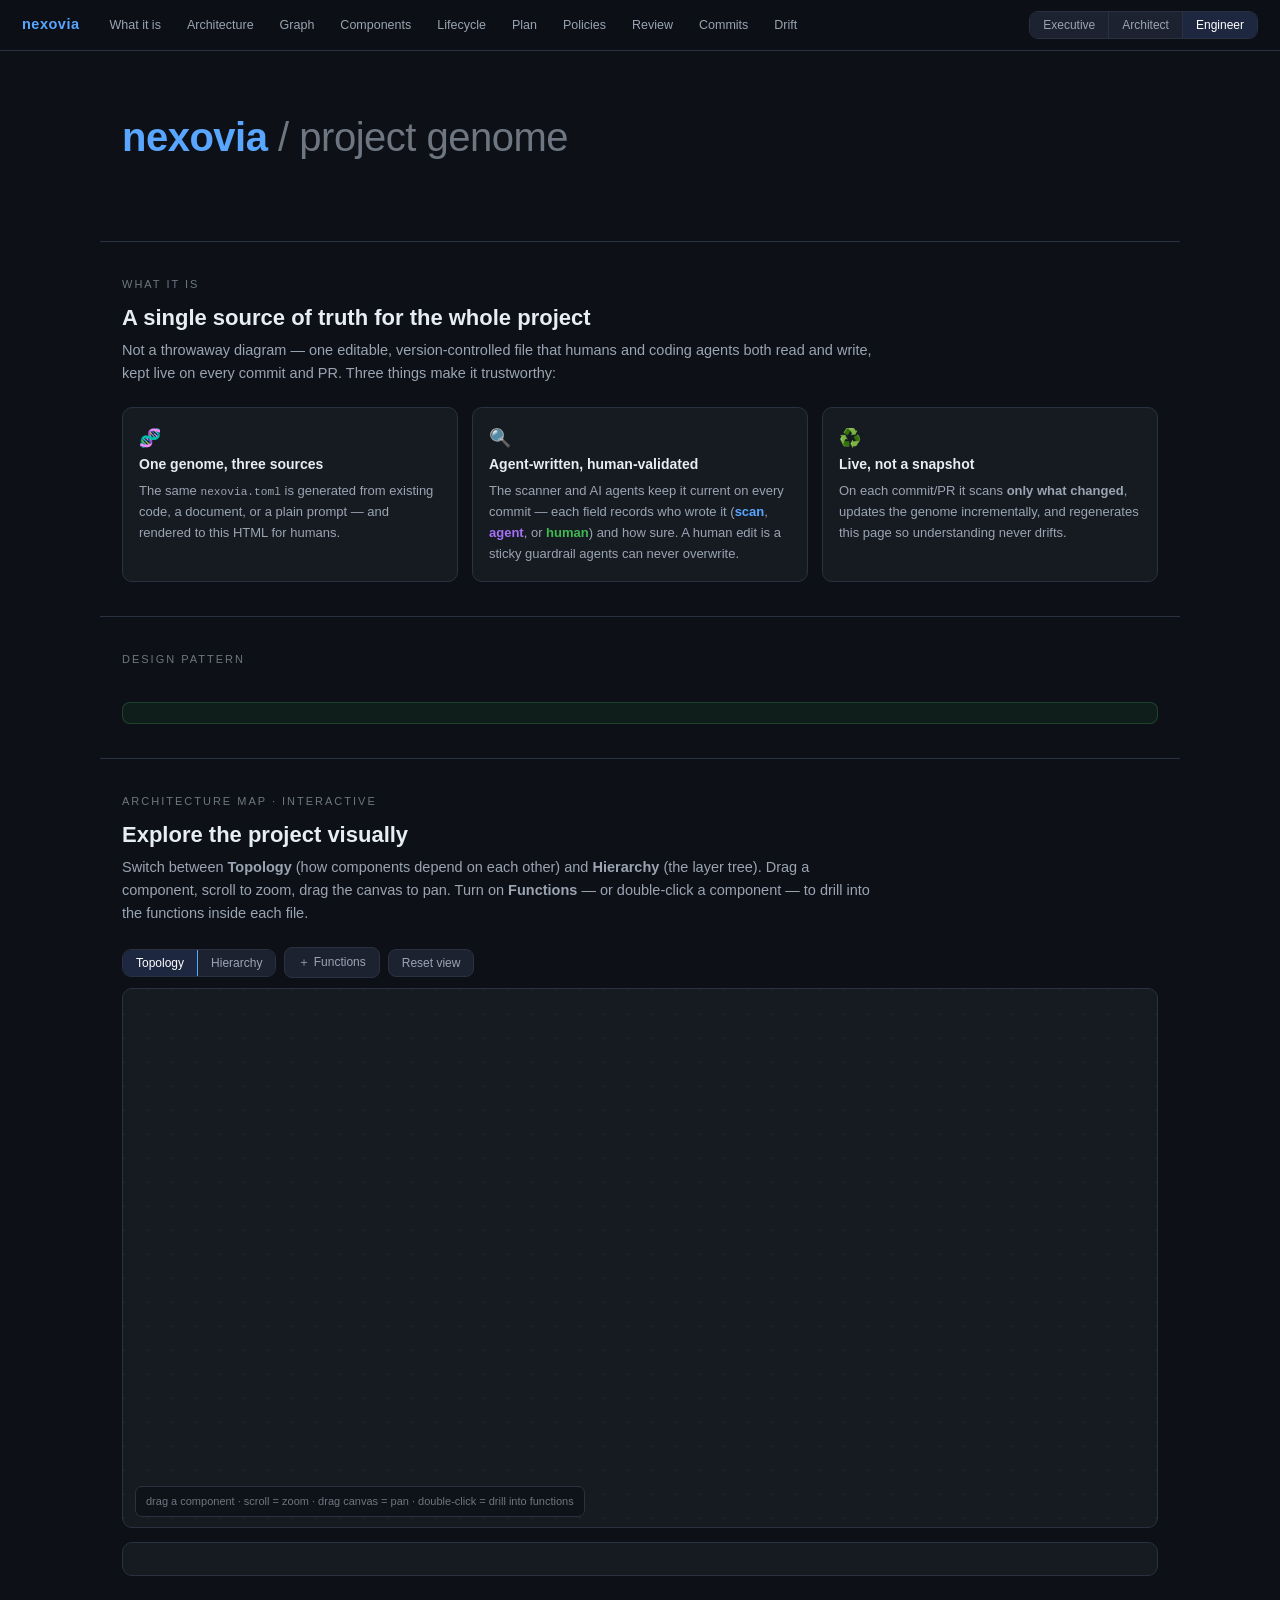
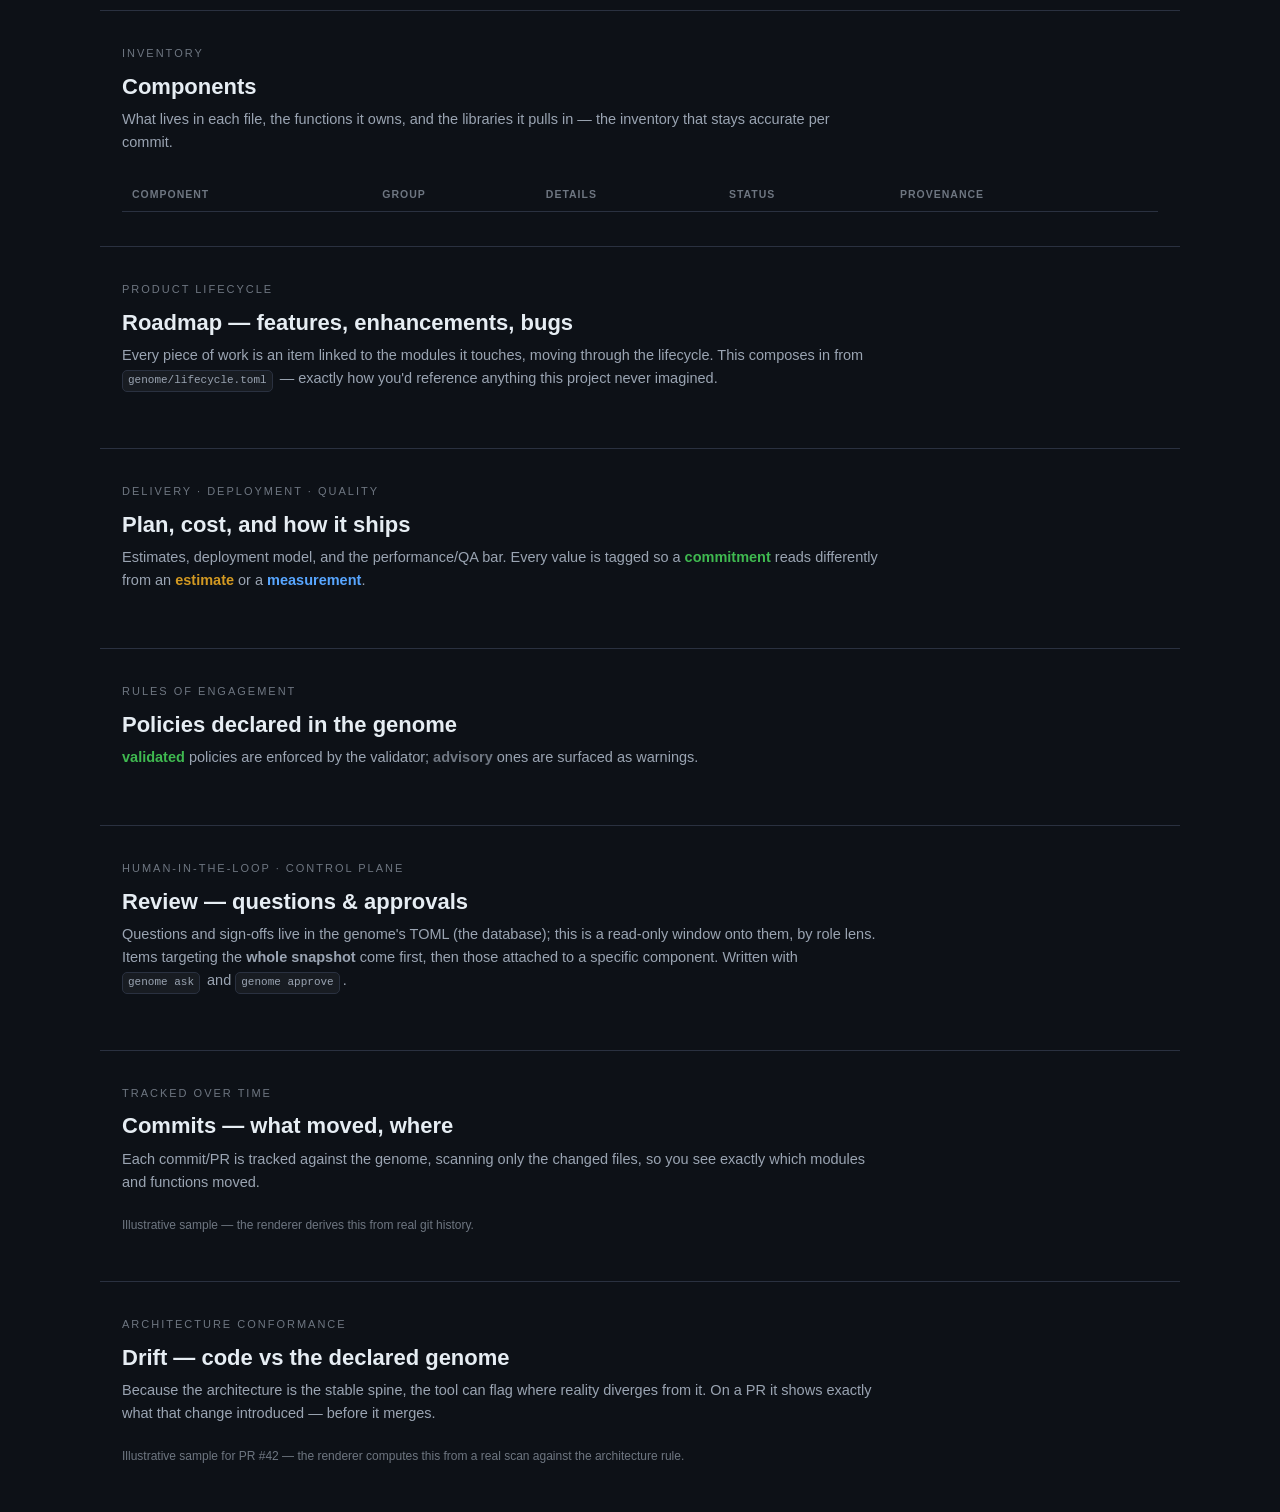
==== commit da639251: "feat-loop: questions + approvals render and write (the MVP loop closes) - render: resolve() now comp" ====
--- a/assets/report.template.html
+++ b/assets/report.template.html
@@ -196,7 +196,7 @@
   <a href="#overview">What it is</a><a href="#architecture">Architecture</a>
   <a href="#graph" class="t-arch">Graph</a><a href="#modules" id="nav_comp">Components</a>
   <a href="#lifecycle">Lifecycle</a><a href="#delivery">Plan</a><a href="#policies">Policies</a>
-  <a href="#commits">Commits</a><a href="#drift">Drift</a>
+  <a href="#review">Review</a><a href="#commits">Commits</a><a href="#drift">Drift</a>
   <span style="flex:1"></span>
   <span class="seg"><button class="gbtn" id="v_exec" title="Purpose, status, % done, risks, owners">Executive</button><button class="gbtn" id="v_arch" title="All dependencies &amp; structure — no code">Architect</button><button class="gbtn on" id="v_eng" title="Everything incl. functions, libraries, paths">Engineer</button></span>
 </nav>
@@ -276,6 +276,13 @@
   <h2 class="sec">Policies declared in the genome</h2>
   <p class="sublede"><b style="color:var(--human)">validated</b> policies are enforced by the validator; <b style="color:var(--faint)">advisory</b> ones are surfaced as warnings.</p>
   <div id="pols"></div>
+</section>
+
+<section id="review">
+  <div class="eyebrow">Human-in-the-loop · control plane</div>
+  <h2 class="sec">Review — questions &amp; approvals</h2>
+  <p class="sublede">Questions and sign-offs live in the genome's TOML (the database); this is a read-only window onto them, by role lens. Items targeting the <b>whole snapshot</b> come first, then those attached to a specific component. Written with <span class="fn">genome ask</span> and <span class="fn">genome approve</span>.</p>
+  <div id="review_view"></div>
 </section>
 
 <section id="commits">
@@ -392,12 +399,39 @@
   `<div class="note" style="margin:0 0 12px">Showing drift introduced by <b style="color:var(--ink)">PR #${DRIFT.pr}</b>.</div>`+
   DRIFT.rows.map(r=>`<div class="drow ${r.sev}"><div class="dic">${r.ic}</div><div class="dmsg">${r.msg}<small>${r.sub}</small></div><div class="dtag">${r.tag}</div></div>`).join('');
 
+// Questions & approvals attached to a single node (shown in its detail panel).
+function qaForNode(id){
+  const QS=(GENOME.questions||[]).filter(q=>q.target===id), AP=(GENOME.approvals||[]).filter(a=>a.target===id);
+  if(!QS.length&&!AP.length) return '';
+  const rn={exec:'Executive',arch:'Architect',eng:'Engineer'};
+  const dcol=d=>d==='approved'?'var(--human)':d==='rejected'?'#f85149':'var(--faint)';
+  const items=AP.map(a=>`<span class="pill" style="border-color:${dcol(a.decision)};color:${dcol(a.decision)}">${rn[a.role]||a.role}: ${a.decision}</span>`)
+    .concat(QS.map(q=>`<span class="pill" title="${(q.text||'').replace(/"/g,'&quot;')}">${rn[q.role]||q.role} asks${q.status==='answered'?' ✓':''}</span>`)).join(' ');
+  return `<div class="field t-arch" style="margin-top:10px"><div class="k">Questions &amp; approvals</div><div class="v">${items}</div></div>`;
+}
+// review — questions & approvals (the human-in-the-loop control plane; TOML is the database)
+{ const QS=GENOME.questions||[], AP=GENOME.approvals||[];
+  const rn={exec:'Executive',arch:'Architect',eng:'Engineer'};
+  const dcol=d=>d==='approved'?'var(--human)':d==='rejected'?'#f85149':'var(--faint)';
+  const decPill=d=>`<span class="pill" style="border-color:${dcol(d)};color:${dcol(d)}">${d}</span>`;
+  const qH=q=>`<div class="field"><div class="k">${rn[q.role]||q.role} asks${q.status==='answered'?' · answered':''}</div><div class="v">${q.text||''}${q.answer?`<div class="pw" style="margin-top:6px"><b style="color:var(--faint)">Answer:</b> ${q.answer}</div>`:''}</div></div>`;
+  const aH=a=>`<div class="field"><div class="k">${rn[a.role]||a.role} · sign-off</div><div class="v">${decPill(a.decision)}${a.note?` ${a.note}`:''}</div></div>`;
+  const targets=[...new Set([...QS.map(q=>q.target),...AP.map(a=>a.target)])].sort((x,y)=>x==='*'?-1:y==='*'?1:0);
+  const blocks=targets.map(t=>{
+    const qs=QS.filter(q=>q.target===t), as=AP.filter(a=>a.target===t);
+    const head=t==='*'?'Whole snapshot':`<span class="modtag" onclick="goNode('${t}')">${N[t]?N[t].label:t}</span>`;
+    return `<div class="policy"><div class="ph"><span class="pn">${head}</span><span class="enf">${qs.length} question${qs.length!==1?'s':''} · ${as.length} sign-off${as.length!==1?'s':''}</span></div>${as.map(aH).join('')}${qs.map(qH).join('')}</div>`;
+  }).join('');
+  document.getElementById('review_view').innerHTML = (QS.length||AP.length)? blocks
+    : '<div class="note">No questions or approvals yet — add them with <span class="fn">genome ask</span> / <span class="fn">genome approve</span>.</div>';
+}
 function provBadge(p){const by=p?.by||'human',conf=p?.confidence??1,col=`var(--${by})`;const meta=(by==='llm'||by==='scan')?` · ${Math.round(conf*100)}%`:'';return `<span class="prov ${by}"><span class="dot"></span>${PROV_LABEL[by]}${meta}</span>`+((by==='llm'||by==='scan')?`<div class="conf"><i style="width:${conf*100}%;background:${col}"></i></div>`:'');}
 function field(k,v,prov){return `<div class="field"><div class="k">${k}</div><div class="v">${v||'<i>— empty, awaiting enrichment —</i>'}</div>${provBadge(prov)}</div>`;}
 function showDetail(id){
   const n=N[id];if(!n)return;const c=layerColor(n.layer);
   const rel=GENOME.links.filter(e=>e.from===id||e.to===id).map(e=>e.from===id?`→ ${e.relation} <b>${N[e.to].label}</b>`:`← ${N[e.from].label} ${e.relation}`).map(s=>`<div class="pill">${s}</div>`).join('');
   detail.innerHTML=`<div class="dt">${n.label}</div>${n.path?`<div class="dp t-eng">${n.path}</div>`:''}<div style="margin:7px 0"><span class="pill" style="border-color:${c};color:${c}">${n.layer&&A.layers[n.layer]?A.layers[n.layer].label:(n.layer||DOM.one)}</span>${n.kind?`<span class="pill">${n.kind}</span>`:''}<span class="pill">${n.status||''}</span></div><div class="dgrid"><div>${field('Summary',n.summary,n.provenance?.summary)}${field('Why',n.why,n.provenance?.why)}</div><div>${extraFields(n).map(([k,v])=>{const tech=(DOM.tech||[]).includes(k)?' t-eng':'';const vals=Array.isArray(v)?v.map(x=>`<span class="fn">${x}</span>`).join(' '):v;return `<div class="field${tech}"><div class="k">${k.replace(/_/g,' ')}</div><div class="v">${vals}</div></div>`;}).join('')}<div class="field t-arch"><div class="k">Dependencies &amp; ${DOM.link.toLowerCase()}s</div><div class="v">${rel}</div></div></div></div>`;
+  detail.innerHTML+=qaForNode(id);
 }
 
 /* ====================== INTERACTIVE GRAPH ====================== */
